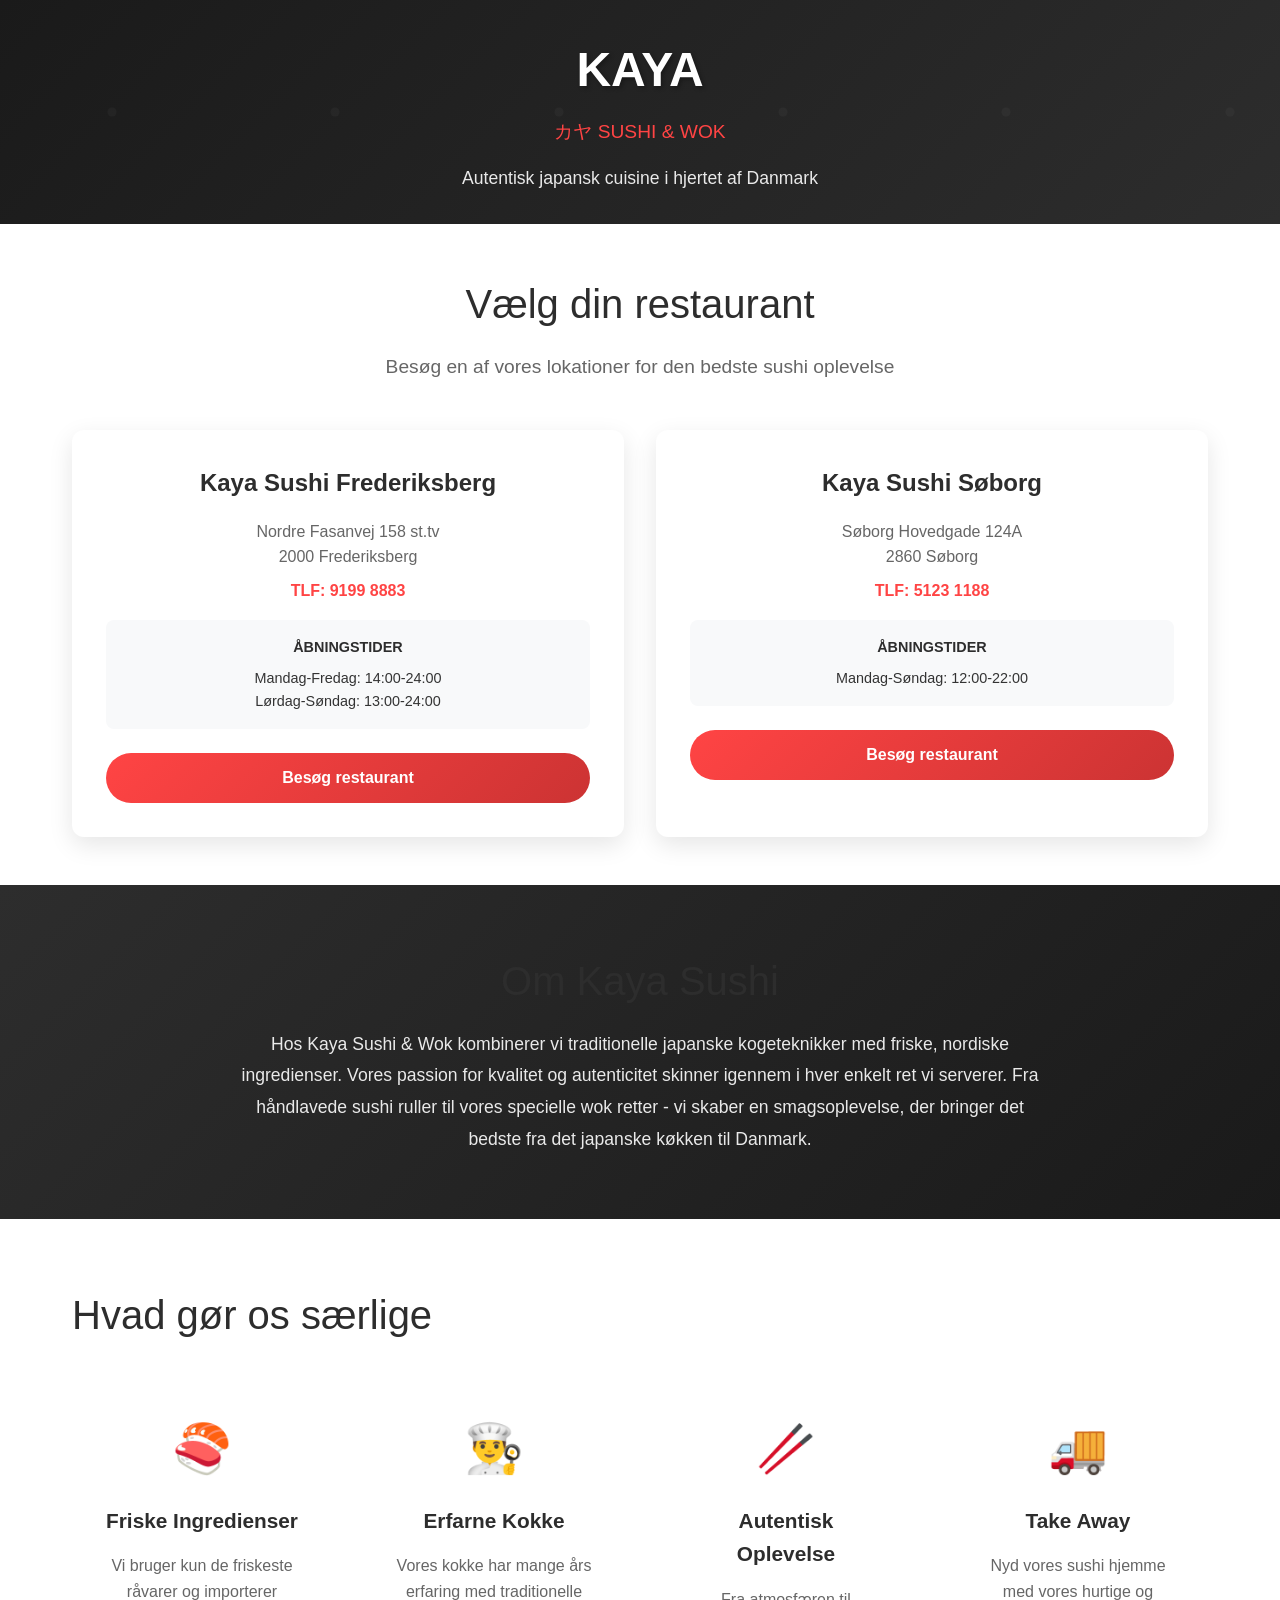
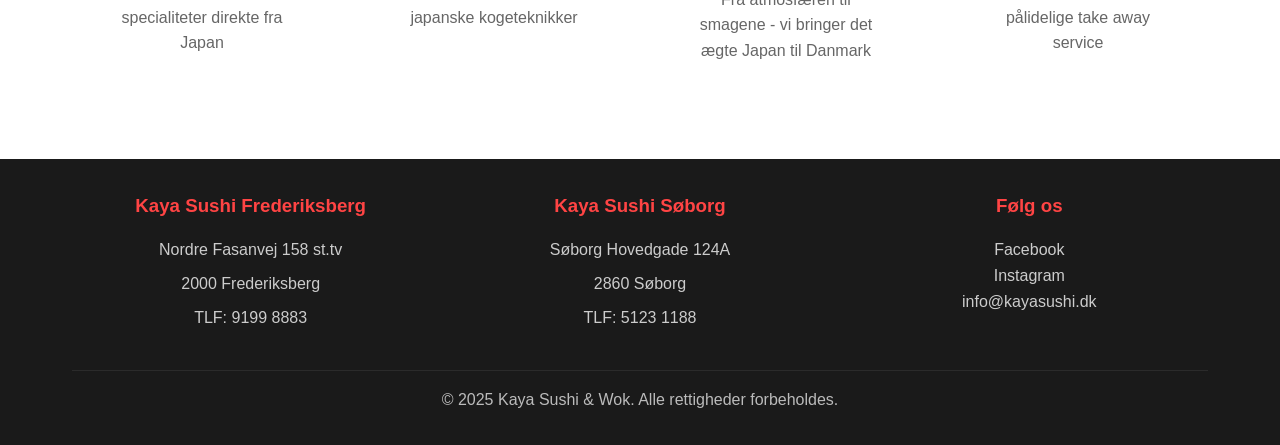
==== index.html @ 2ad20cc7 "Create complete Kaya Sushi website with responsive design and multiple pages Co-authored-by: df05 <d" ====
<!DOCTYPE html>
<html lang="da">
<head>
    <meta charset="UTF-8">
    <meta name="viewport" content="width=device-width, initial-scale=1.0">
    <title>Kaya Sushi & Wok - Autentisk japansk cuisine</title>
    <style>
        * {
            margin: 0;
            padding: 0;
            box-sizing: border-box;
        }

        body {
            font-family: 'Segoe UI', Tahoma, Geneva, Verdana, sans-serif;
            line-height: 1.6;
            color: #333;
            background-color: #f8f9fa;
        }

        .header {
            background: linear-gradient(135deg, #1a1a1a 0%, #2d2d2d 100%);
            color: white;
            padding: 2rem 0;
            text-align: center;
            position: relative;
            overflow: hidden;
        }

        .header::before {
            content: '';
            position: absolute;
            top: 0;
            left: 0;
            right: 0;
            bottom: 0;
            background: url('data:image/svg+xml,<svg xmlns="http://www.w3.org/2000/svg" viewBox="0 0 100 100"><circle cx="50" cy="50" r="2" fill="rgba(255,255,255,0.1)"/></svg>') repeat;
            opacity: 0.3;
        }

        .logo {
            position: relative;
            z-index: 2;
        }

        .logo h1 {
            font-size: 3rem;
            font-weight: bold;
            margin-bottom: 0.5rem;
            text-shadow: 2px 2px 4px rgba(0,0,0,0.3);
        }

        .logo .japanese-text {
            font-size: 1.2rem;
            color: #ff4444;
            margin-bottom: 1rem;
        }

        .tagline {
            font-size: 1.1rem;
            opacity: 0.9;
            position: relative;
            z-index: 2;
        }

        .restaurant-selector {
            background: white;
            padding: 3rem 0;
            text-align: center;
        }

        .container {
            max-width: 1200px;
            margin: 0 auto;
            padding: 0 2rem;
        }

        .section-title {
            font-size: 2.5rem;
            margin-bottom: 1rem;
            color: #2d2d2d;
            font-weight: 300;
        }

        .section-subtitle {
            font-size: 1.2rem;
            color: #666;
            margin-bottom: 3rem;
        }

        .restaurants-grid {
            display: grid;
            grid-template-columns: repeat(auto-fit, minmax(350px, 1fr));
            gap: 2rem;
            margin-top: 2rem;
        }

        .restaurant-card {
            background: white;
            border-radius: 12px;
            padding: 2rem;
            box-shadow: 0 8px 25px rgba(0,0,0,0.1);
            transition: all 0.3s ease;
            border: 2px solid transparent;
            cursor: pointer;
        }

        .restaurant-card:hover {
            transform: translateY(-5px);
            box-shadow: 0 15px 35px rgba(0,0,0,0.15);
            border-color: #ff4444;
        }

        .restaurant-name {
            font-size: 1.5rem;
            font-weight: bold;
            color: #2d2d2d;
            margin-bottom: 1rem;
        }

        .restaurant-address {
            color: #666;
            margin-bottom: 0.5rem;
            font-size: 1rem;
        }

        .restaurant-phone {
            color: #ff4444;
            font-weight: bold;
            margin-bottom: 1rem;
        }

        .restaurant-hours {
            background: #f8f9fa;
            padding: 1rem;
            border-radius: 8px;
            margin-bottom: 1.5rem;
            font-size: 0.9rem;
        }

        .hours-title {
            font-weight: bold;
            margin-bottom: 0.5rem;
            color: #2d2d2d;
        }

        .enter-btn {
            background: linear-gradient(135deg, #ff4444 0%, #cc3333 100%);
            color: white;
            border: none;
            padding: 1rem 2rem;
            border-radius: 25px;
            font-size: 1rem;
            font-weight: bold;
            cursor: pointer;
            transition: all 0.3s ease;
            width: 100%;
        }

        .enter-btn:hover {
            background: linear-gradient(135deg, #cc3333 0%, #aa2222 100%);
            transform: translateY(-2px);
            box-shadow: 0 5px 15px rgba(255,68,68,0.3);
        }

        .about-section {
            background: linear-gradient(135deg, #2d2d2d 0%, #1a1a1a 100%);
            color: white;
            padding: 4rem 0;
            text-align: center;
        }

        .about-content {
            max-width: 800px;
            margin: 0 auto;
        }

        .about-text {
            font-size: 1.1rem;
            line-height: 1.8;
            opacity: 0.9;
        }

        .features {
            background: white;
            padding: 4rem 0;
        }

        .features-grid {
            display: grid;
            grid-template-columns: repeat(auto-fit, minmax(250px, 1fr));
            gap: 2rem;
            margin-top: 2rem;
        }

        .feature-item {
            text-align: center;
            padding: 2rem;
        }

        .feature-icon {
            font-size: 3rem;
            margin-bottom: 1rem;
        }

        .feature-title {
            font-size: 1.3rem;
            font-weight: bold;
            margin-bottom: 1rem;
            color: #2d2d2d;
        }

        .feature-text {
            color: #666;
            line-height: 1.6;
        }

        .footer {
            background: #1a1a1a;
            color: white;
            padding: 2rem 0;
            text-align: center;
        }

        .footer-content {
            display: grid;
            grid-template-columns: repeat(auto-fit, minmax(200px, 1fr));
            gap: 2rem;
            margin-bottom: 2rem;
        }

        .footer-section h3 {
            margin-bottom: 1rem;
            color: #ff4444;
        }

        .footer-section p, .footer-section a {
            color: #ccc;
            text-decoration: none;
            margin-bottom: 0.5rem;
        }

        .footer-section a:hover {
            color: #ff4444;
        }

        .copyright {
            border-top: 1px solid #333;
            padding-top: 1rem;
            opacity: 0.7;
        }

        @media (max-width: 768px) {
            .logo h1 {
                font-size: 2rem;
            }
            
            .section-title {
                font-size: 2rem;
            }
            
            .restaurants-grid {
                grid-template-columns: 1fr;
            }
            
            .container {
                padding: 0 1rem;
            }
        }
    </style>
</head>
<body>
    <header class="header">
        <div class="container">
            <div class="logo">
                <h1>KAYA</h1>
                <div class="japanese-text">カヤ SUSHI & WOK</div>
                <p class="tagline">Autentisk japansk cuisine i hjertet af Danmark</p>
            </div>
        </div>
    </header>

    <section class="restaurant-selector">
        <div class="container">
            <h2 class="section-title">Vælg din restaurant</h2>
            <p class="section-subtitle">Besøg en af vores lokationer for den bedste sushi oplevelse</p>
            
            <div class="restaurants-grid">
                <div class="restaurant-card" onclick="window.location.href='frederiksberg.html'">
                    <h3 class="restaurant-name">Kaya Sushi Frederiksberg</h3>
                    <p class="restaurant-address">Nordre Fasanvej 158 st.tv<br>2000 Frederiksberg</p>
                    <p class="restaurant-phone">TLF: 9199 8883</p>
                    <div class="restaurant-hours">
                        <div class="hours-title">ÅBNINGSTIDER</div>
                        <div>Mandag-Fredag: 14:00-24:00</div>
                        <div>Lørdag-Søndag: 13:00-24:00</div>
                    </div>
                    <button class="enter-btn">Besøg restaurant</button>
                </div>

                <div class="restaurant-card" onclick="window.location.href='soborg.html'">
                    <h3 class="restaurant-name">Kaya Sushi Søborg</h3>
                    <p class="restaurant-address">Søborg Hovedgade 124A<br>2860 Søborg</p>
                    <p class="restaurant-phone">TLF: 5123 1188</p>
                    <div class="restaurant-hours">
                        <div class="hours-title">ÅBNINGSTIDER</div>
                        <div>Mandag-Søndag: 12:00-22:00</div>
                    </div>
                    <button class="enter-btn">Besøg restaurant</button>
                </div>
            </div>
        </div>
    </section>

    <section class="about-section">
        <div class="container">
            <div class="about-content">
                <h2 class="section-title">Om Kaya Sushi</h2>
                <p class="about-text">
                    Hos Kaya Sushi & Wok kombinerer vi traditionelle japanske kogeteknikker med friske, nordiske ingredienser. 
                    Vores passion for kvalitet og autenticitet skinner igennem i hver enkelt ret vi serverer. 
                    Fra håndlavede sushi ruller til vores specielle wok retter - vi skaber en smagsoplevelse, 
                    der bringer det bedste fra det japanske køkken til Danmark.
                </p>
            </div>
        </div>
    </section>

    <section class="features">
        <div class="container">
            <h2 class="section-title">Hvad gør os særlige</h2>
            <div class="features-grid">
                <div class="feature-item">
                    <div class="feature-icon">🍣</div>
                    <h3 class="feature-title">Friske Ingredienser</h3>
                    <p class="feature-text">Vi bruger kun de friskeste råvarer og importerer specialiteter direkte fra Japan</p>
                </div>
                <div class="feature-item">
                    <div class="feature-icon">👨‍🍳</div>
                    <h3 class="feature-title">Erfarne Kokke</h3>
                    <p class="feature-text">Vores kokke har mange års erfaring med traditionelle japanske kogeteknikker</p>
                </div>
                <div class="feature-item">
                    <div class="feature-icon">🥢</div>
                    <h3 class="feature-title">Autentisk Oplevelse</h3>
                    <p class="feature-text">Fra atmosfæren til smagene - vi bringer det ægte Japan til Danmark</p>
                </div>
                <div class="feature-item">
                    <div class="feature-icon">🚚</div>
                    <h3 class="feature-title">Take Away</h3>
                    <p class="feature-text">Nyd vores sushi hjemme med vores hurtige og pålidelige take away service</p>
                </div>
            </div>
        </div>
    </section>

    <footer class="footer">
        <div class="container">
            <div class="footer-content">
                <div class="footer-section">
                    <h3>Kaya Sushi Frederiksberg</h3>
                    <p>Nordre Fasanvej 158 st.tv</p>
                    <p>2000 Frederiksberg</p>
                    <p>TLF: 9199 8883</p>
                </div>
                <div class="footer-section">
                    <h3>Kaya Sushi Søborg</h3>
                    <p>Søborg Hovedgade 124A</p>
                    <p>2860 Søborg</p>
                    <p>TLF: 5123 1188</p>
                </div>
                <div class="footer-section">
                    <h3>Følg os</h3>
                    <a href="#">Facebook</a><br>
                    <a href="#">Instagram</a><br>
                    <a href="mailto:info@kayasushi.dk">info@kayasushi.dk</a>
                </div>
            </div>
            <div class="copyright">
                <p>&copy; 2025 Kaya Sushi & Wok. Alle rettigheder forbeholdes.</p>
            </div>
        </div>
    </footer>
</body>
</html>
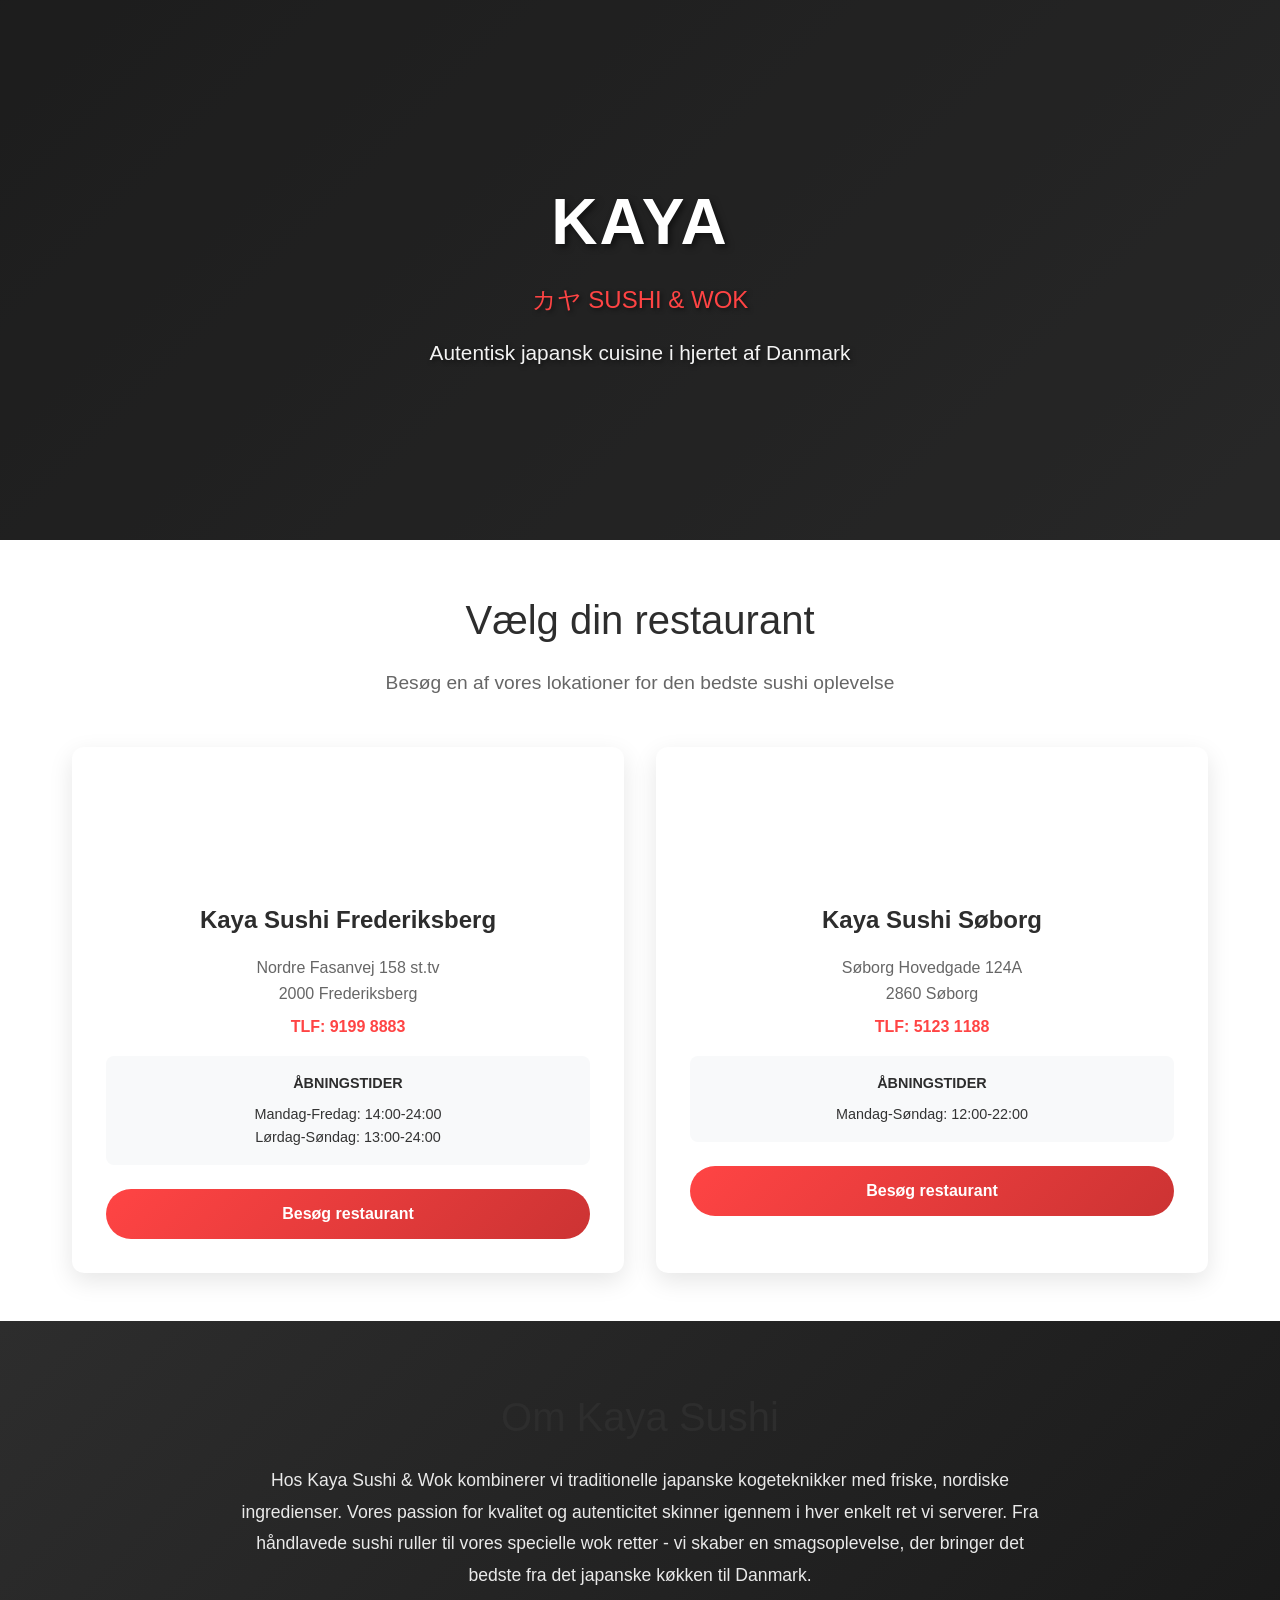
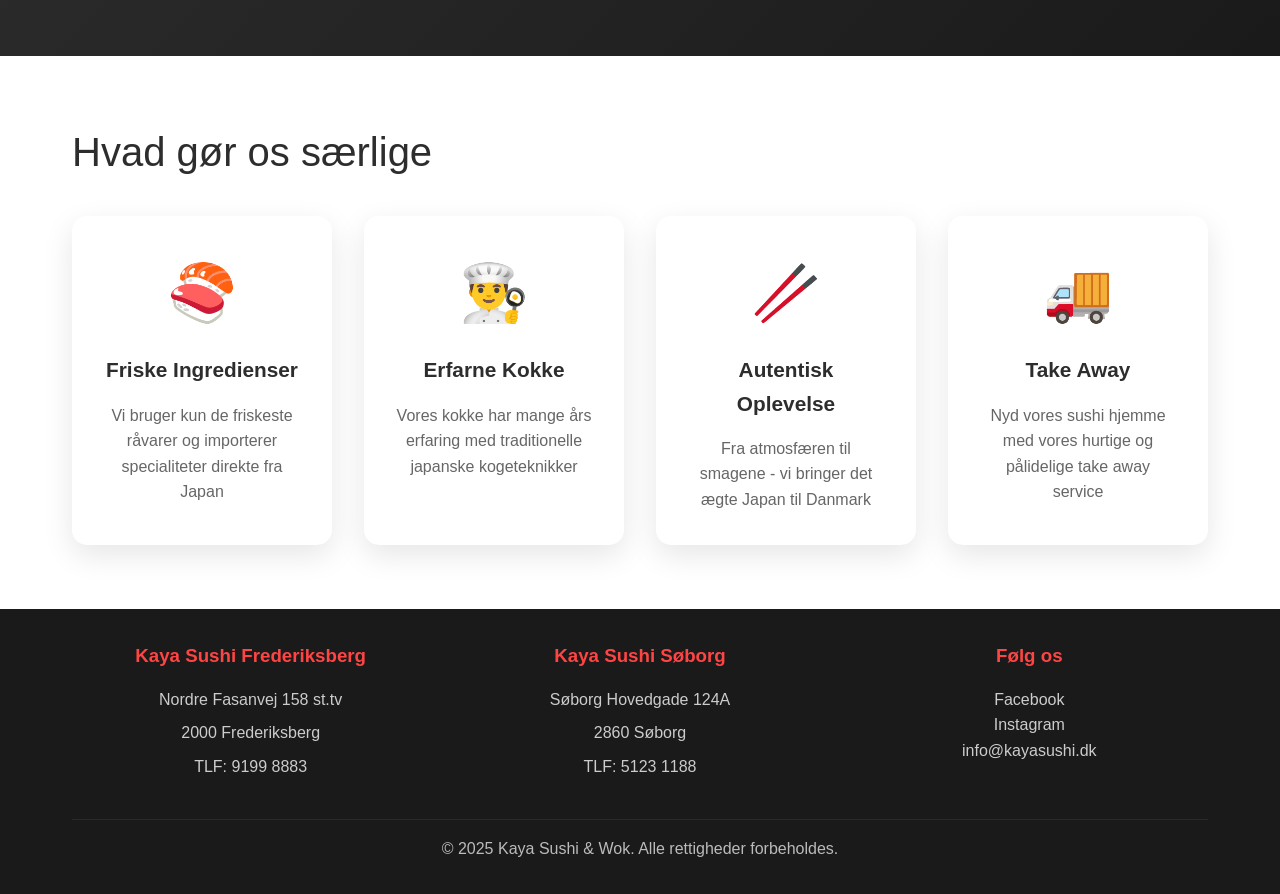
==== commit a20d4ecd: "Enhance UI/UX with modals, animations, and interactive features Co-authored-by: df05 <df05@data-fact" ====
--- a/index.html
+++ b/index.html
@@ -19,12 +19,16 @@
         }
 
         .header {
-            background: linear-gradient(135deg, #1a1a1a 0%, #2d2d2d 100%);
+            background: linear-gradient(135deg, rgba(26,26,26,0.9) 0%, rgba(45,45,45,0.9) 100%),
+                        url('https://images.unsplash.com/photo-1534604973900-c43ab4c2e0ab?w=1920&h=1080&fit=crop&crop=center') center/cover;
             color: white;
-            padding: 2rem 0;
+            padding: 4rem 0;
             text-align: center;
             position: relative;
             overflow: hidden;
+            min-height: 60vh;
+            display: flex;
+            align-items: center;
         }
 
         .header::before {
@@ -34,33 +38,48 @@
             left: 0;
             right: 0;
             bottom: 0;
-            background: url('data:image/svg+xml,<svg xmlns="http://www.w3.org/2000/svg" viewBox="0 0 100 100"><circle cx="50" cy="50" r="2" fill="rgba(255,255,255,0.1)"/></svg>') repeat;
-            opacity: 0.3;
+            background: rgba(0, 0, 0, 0.4);
+            z-index: 1;
         }
 
         .logo {
             position: relative;
             z-index: 2;
+            animation: fadeInUp 1s ease-out;
         }
 
         .logo h1 {
-            font-size: 3rem;
+            font-size: 4rem;
             font-weight: bold;
             margin-bottom: 0.5rem;
-            text-shadow: 2px 2px 4px rgba(0,0,0,0.3);
+            text-shadow: 3px 3px 6px rgba(0,0,0,0.5);
+            letter-spacing: 2px;
         }
 
         .logo .japanese-text {
-            font-size: 1.2rem;
+            font-size: 1.5rem;
             color: #ff4444;
             margin-bottom: 1rem;
+            text-shadow: 2px 2px 4px rgba(0,0,0,0.5);
         }
 
         .tagline {
-            font-size: 1.1rem;
-            opacity: 0.9;
+            font-size: 1.3rem;
+            opacity: 0.95;
             position: relative;
             z-index: 2;
+            text-shadow: 2px 2px 4px rgba(0,0,0,0.5);
+        }
+
+        @keyframes fadeInUp {
+            from {
+                opacity: 0;
+                transform: translateY(30px);
+            }
+            to {
+                opacity: 1;
+                transform: translateY(0);
+            }
         }
 
         .restaurant-selector {
@@ -103,11 +122,38 @@
             transition: all 0.3s ease;
             border: 2px solid transparent;
             cursor: pointer;
+            position: relative;
+            overflow: hidden;
+        }
+
+        .restaurant-card::before {
+            content: '';
+            position: absolute;
+            top: 0;
+            left: 0;
+            right: 0;
+            height: 150px;
+            background: linear-gradient(135deg, 
+                url('https://images.unsplash.com/photo-1611143669185-af224c5e3252?w=400&h=150&fit=crop') center/cover,
+                rgba(255, 68, 68, 0.1));
+            opacity: 0.8;
+            z-index: 1;
+        }
+
+        .restaurant-card:nth-child(2)::before {
+            background: linear-gradient(135deg, 
+                url('https://images.unsplash.com/photo-1579584425555-c3ce17fd4351?w=400&h=150&fit=crop') center/cover,
+                rgba(255, 68, 68, 0.1));
+        }
+
+        .restaurant-card > * {
+            position: relative;
+            z-index: 2;
         }
 
         .restaurant-card:hover {
-            transform: translateY(-5px);
-            box-shadow: 0 15px 35px rgba(0,0,0,0.15);
+            transform: translateY(-8px);
+            box-shadow: 0 20px 40px rgba(0,0,0,0.2);
             border-color: #ff4444;
         }
 
@@ -116,6 +162,7 @@
             font-weight: bold;
             color: #2d2d2d;
             margin-bottom: 1rem;
+            margin-top: 120px;
         }
 
         .restaurant-address {
@@ -196,11 +243,43 @@
         .feature-item {
             text-align: center;
             padding: 2rem;
+            background: white;
+            border-radius: 15px;
+            box-shadow: 0 10px 30px rgba(0,0,0,0.1);
+            transition: all 0.3s ease;
+            position: relative;
+            overflow: hidden;
+        }
+
+        .feature-item::before {
+            content: '';
+            position: absolute;
+            top: 0;
+            left: 0;
+            right: 0;
+            height: 4px;
+            background: linear-gradient(90deg, #ff4444, #cc3333);
+            transform: scaleX(0);
+            transition: transform 0.3s ease;
+        }
+
+        .feature-item:hover::before {
+            transform: scaleX(1);
+        }
+
+        .feature-item:hover {
+            transform: translateY(-10px);
+            box-shadow: 0 20px 40px rgba(0,0,0,0.15);
         }
 
         .feature-icon {
-            font-size: 3rem;
-            margin-bottom: 1rem;
+            font-size: 3.5rem;
+            margin-bottom: 1rem;
+            transition: transform 0.3s ease;
+        }
+
+        .feature-item:hover .feature-icon {
+            transform: scale(1.2) rotate(5deg);
         }
 
         .feature-title {
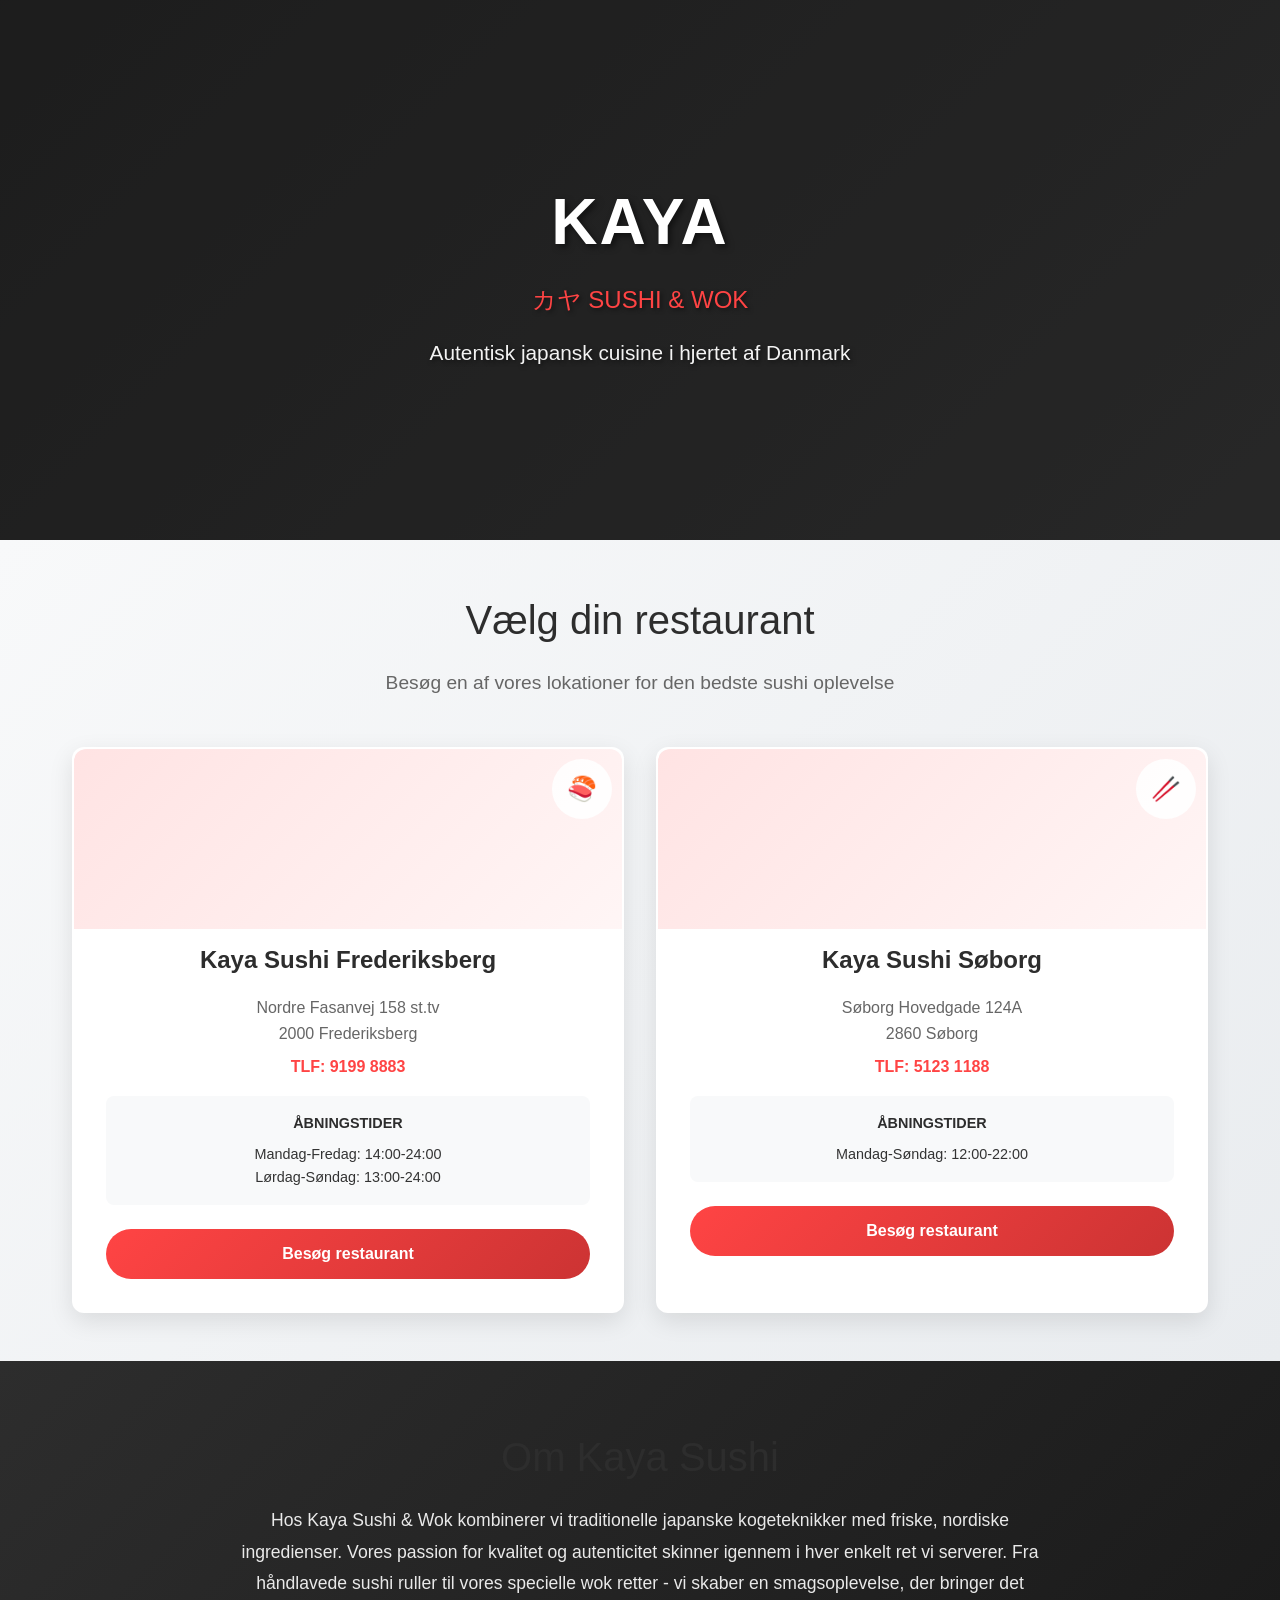
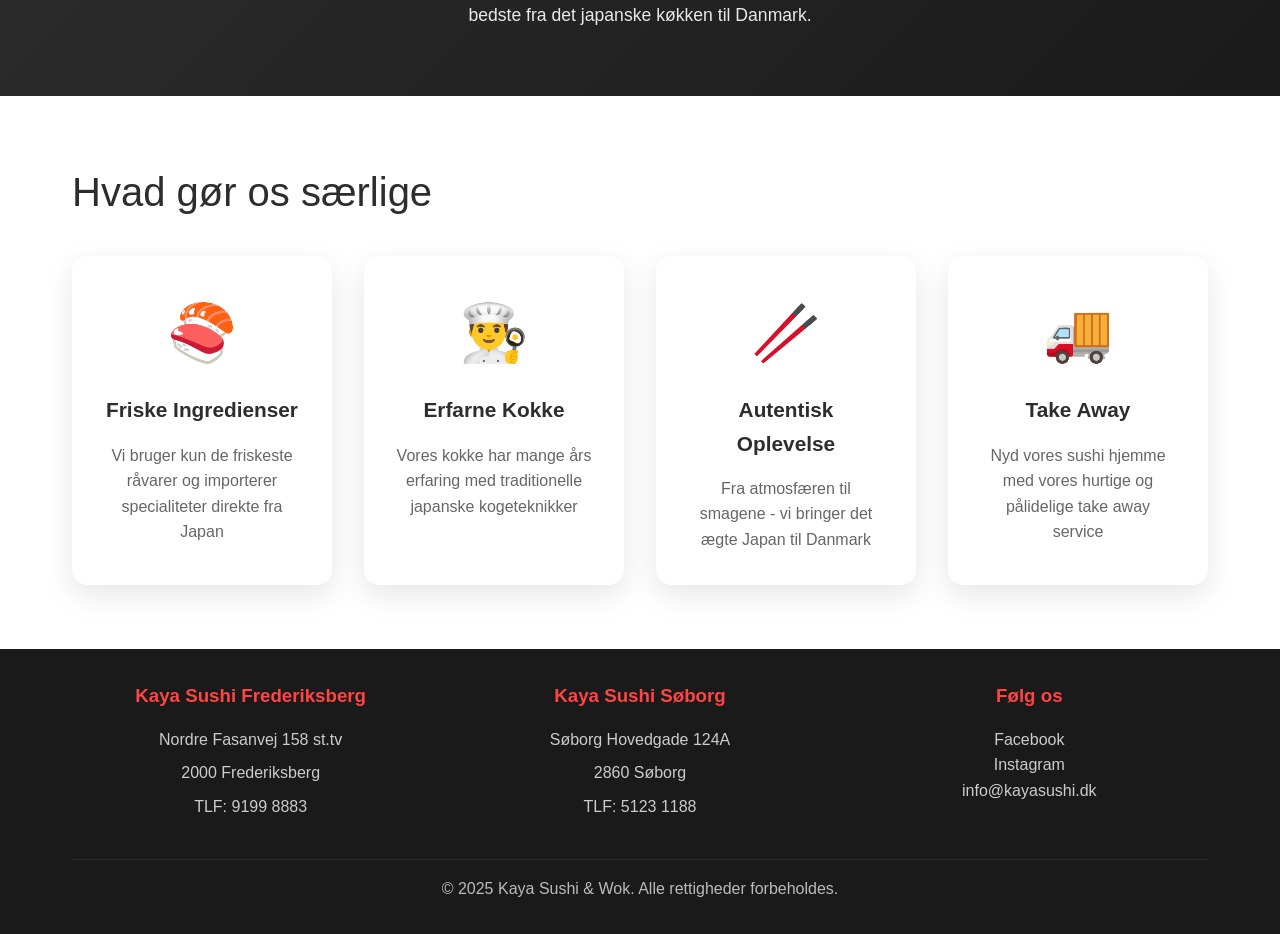
==== commit 440b14fa: "Enhance restaurant pages with SEO, responsive design, and new sections Co-authored-by: df05 <df05@da" ====
--- a/index.html
+++ b/index.html
@@ -2,7 +2,15 @@
 <html lang="da">
 <head>
     <meta charset="UTF-8">
-    <meta name="viewport" content="width=device-width, initial-scale=1.0">
+    <meta name="viewport" content="width=device-width, initial-scale=1.0, user-scalable=yes">
+    <meta name="description" content="Kaya Sushi & Wok - Autentisk japansk cuisine i Danmark. Besøg vores restauranter i Frederiksberg og Søborg for frisk sushi, wok retter og all-you-can-eat buffet.">
+    <meta name="keywords" content="sushi, japansk mad, restaurant, takeaway, all you can eat, Frederiksberg, Søborg, Danmark">
+    <meta name="author" content="Kaya Sushi & Wok">
+    <meta name="robots" content="index, follow">
+    <meta property="og:title" content="Kaya Sushi & Wok - Autentisk japansk cuisine">
+    <meta property="og:description" content="Oplev autentisk japansk cuisine hos Kaya Sushi & Wok. To lokationer i Danmark.">
+    <meta property="og:type" content="website">
+    <meta name="theme-color" content="#ff4444">
     <title>Kaya Sushi & Wok - Autentisk japansk cuisine</title>
     <style>
         * {
@@ -83,9 +91,34 @@
         }
 
         .restaurant-selector {
-            background: white;
+            background: linear-gradient(135deg, #f8f9fa 0%, #e9ecef 100%);
             padding: 3rem 0;
             text-align: center;
+            position: relative;
+            overflow: hidden;
+        }
+
+        .restaurant-selector::before {
+            content: '';
+            position: absolute;
+            top: 0;
+            left: 0;
+            right: 0;
+            bottom: 0;
+            background-image: 
+                url('https://images.unsplash.com/photo-1579584425555-c3ce17fd4351?w=300&h=200&fit=crop&crop=center&q=30'),
+                url('https://images.unsplash.com/photo-1611143669185-af224c5e3252?w=300&h=200&fit=crop&crop=center&q=30'),
+                url('https://images.unsplash.com/photo-1534604973900-c43ab4c2e0ab?w=300&h=200&fit=crop&crop=center&q=30');
+            background-size: 200px 150px, 250px 180px, 220px 160px;
+            background-position: 10% 20%, 80% 70%, 50% 90%;
+            background-repeat: no-repeat;
+            opacity: 0.08;
+            z-index: 1;
+        }
+
+        .restaurant-selector > * {
+            position: relative;
+            z-index: 2;
         }
 
         .container {
@@ -132,18 +165,44 @@
             top: 0;
             left: 0;
             right: 0;
-            height: 150px;
+            height: 180px;
             background: linear-gradient(135deg, 
-                url('https://images.unsplash.com/photo-1611143669185-af224c5e3252?w=400&h=150&fit=crop') center/cover,
-                rgba(255, 68, 68, 0.1));
-            opacity: 0.8;
+                rgba(255, 68, 68, 0.15) 0%,
+                rgba(255, 68, 68, 0.05) 100%),
+                url('https://images.unsplash.com/photo-1611143669185-af224c5e3252?w=500&h=300&fit=crop&crop=center') center/cover;
+            border-radius: 12px 12px 0 0;
             z-index: 1;
         }
 
         .restaurant-card:nth-child(2)::before {
             background: linear-gradient(135deg, 
-                url('https://images.unsplash.com/photo-1579584425555-c3ce17fd4351?w=400&h=150&fit=crop') center/cover,
-                rgba(255, 68, 68, 0.1));
+                rgba(255, 68, 68, 0.15) 0%,
+                rgba(255, 68, 68, 0.05) 100%),
+                url('https://images.unsplash.com/photo-1579584425555-c3ce17fd4351?w=500&h=300&fit=crop&crop=center') center/cover;
+        }
+
+        .restaurant-card::after {
+            content: '';
+            position: absolute;
+            top: 10px;
+            right: 10px;
+            width: 60px;
+            height: 60px;
+            background: rgba(255, 255, 255, 0.9);
+            border-radius: 50%;
+            display: flex;
+            align-items: center;
+            justify-content: center;
+            font-size: 1.5rem;
+            z-index: 3;
+        }
+
+        .restaurant-card:nth-child(1)::after {
+            content: '🍣';
+        }
+
+        .restaurant-card:nth-child(2)::after {
+            content: '🥢';
         }
 
         .restaurant-card > * {
@@ -162,7 +221,8 @@
             font-weight: bold;
             color: #2d2d2d;
             margin-bottom: 1rem;
-            margin-top: 120px;
+            margin-top: 160px;
+            text-shadow: 1px 1px 2px rgba(255,255,255,0.8);
         }
 
         .restaurant-address {
@@ -215,6 +275,30 @@
             color: white;
             padding: 4rem 0;
             text-align: center;
+            position: relative;
+            overflow: hidden;
+        }
+
+        .about-section::before {
+            content: '';
+            position: absolute;
+            top: 0;
+            left: 0;
+            right: 0;
+            bottom: 0;
+            background-image: 
+                url('https://images.unsplash.com/photo-1579584425555-c3ce17fd4351?w=200&h=150&fit=crop&q=20'),
+                url('https://images.unsplash.com/photo-1611143669185-af224c5e3252?w=200&h=150&fit=crop&q=20');
+            background-size: 150px 100px, 120px 80px;
+            background-position: 85% 15%, 15% 85%;
+            background-repeat: no-repeat;
+            opacity: 0.05;
+            z-index: 1;
+        }
+
+        .about-section > * {
+            position: relative;
+            z-index: 2;
         }
 
         .about-content {
@@ -359,6 +443,7 @@
         </div>
     </header>
 
+    <main>
     <section class="restaurant-selector">
         <div class="container">
             <h2 class="section-title">Vælg din restaurant</h2>
@@ -432,6 +517,7 @@
             </div>
         </div>
     </section>
+    </main>
 
     <footer class="footer">
         <div class="container">
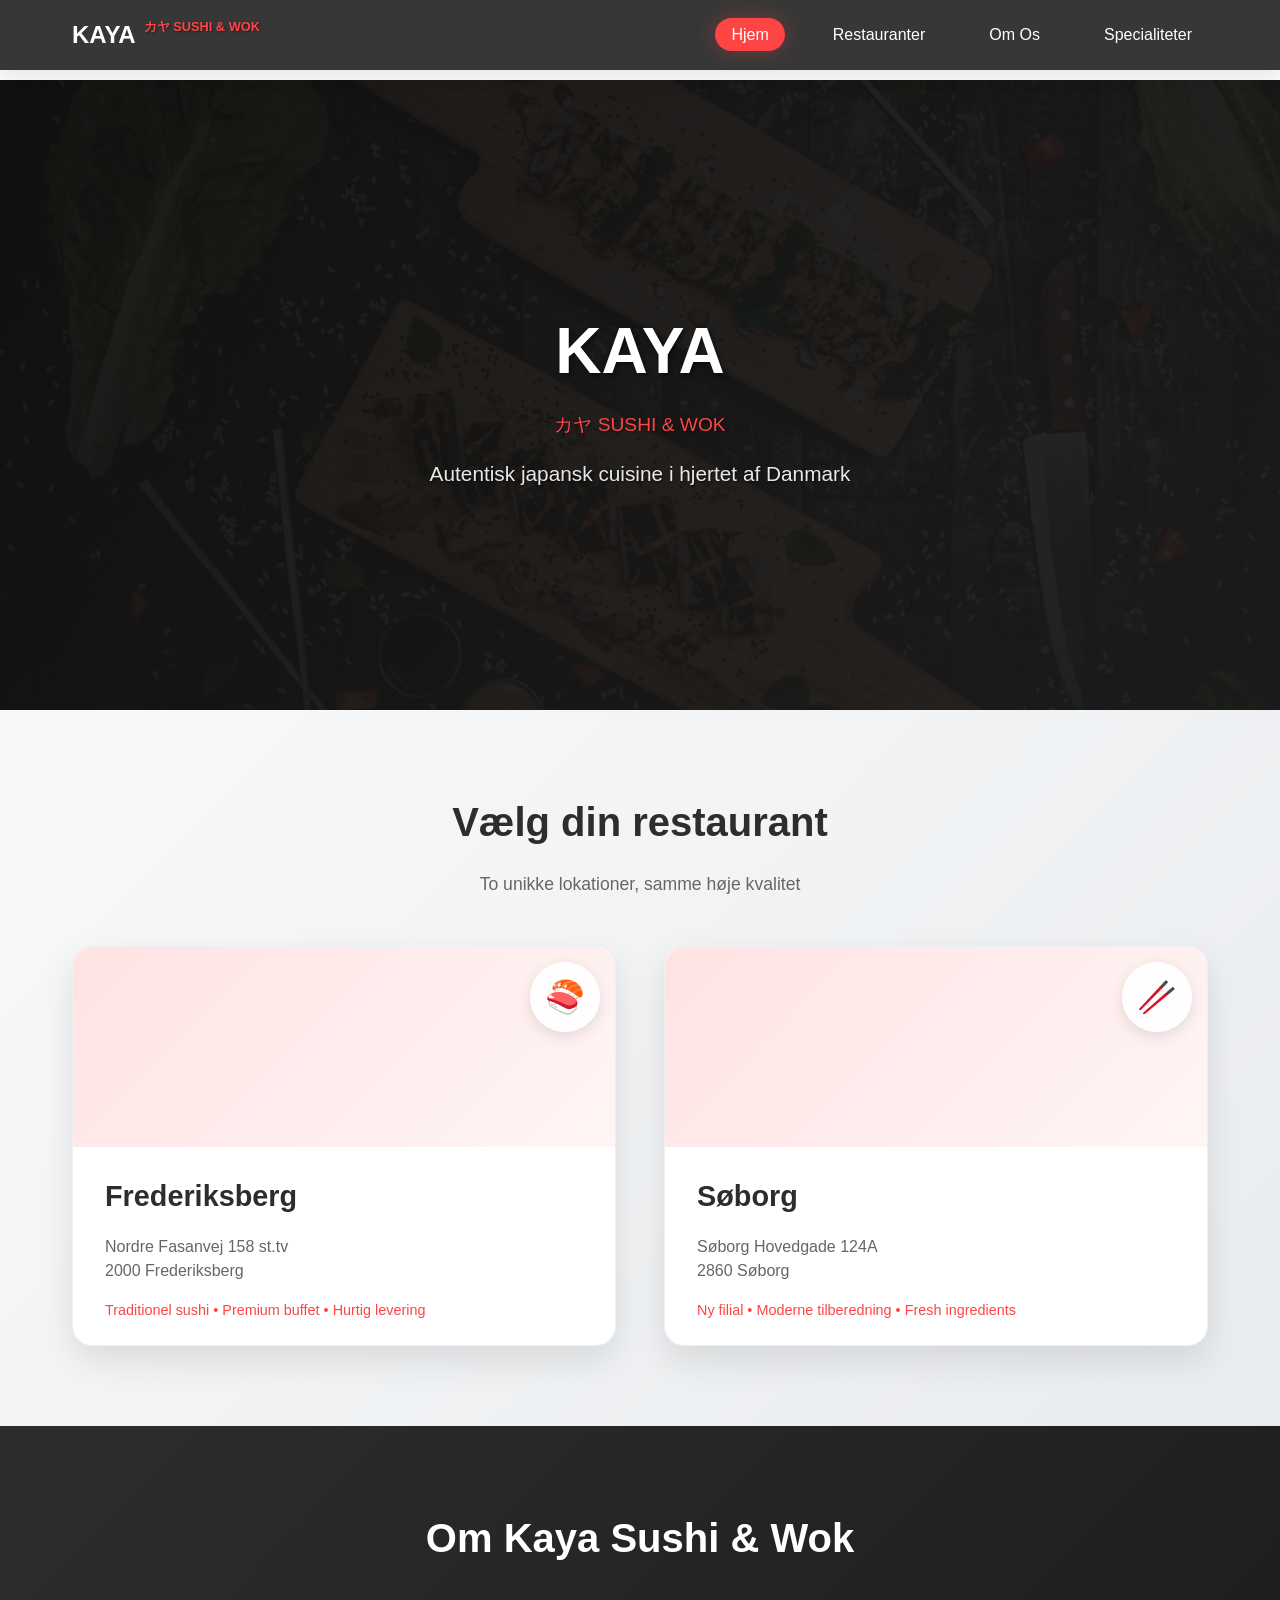
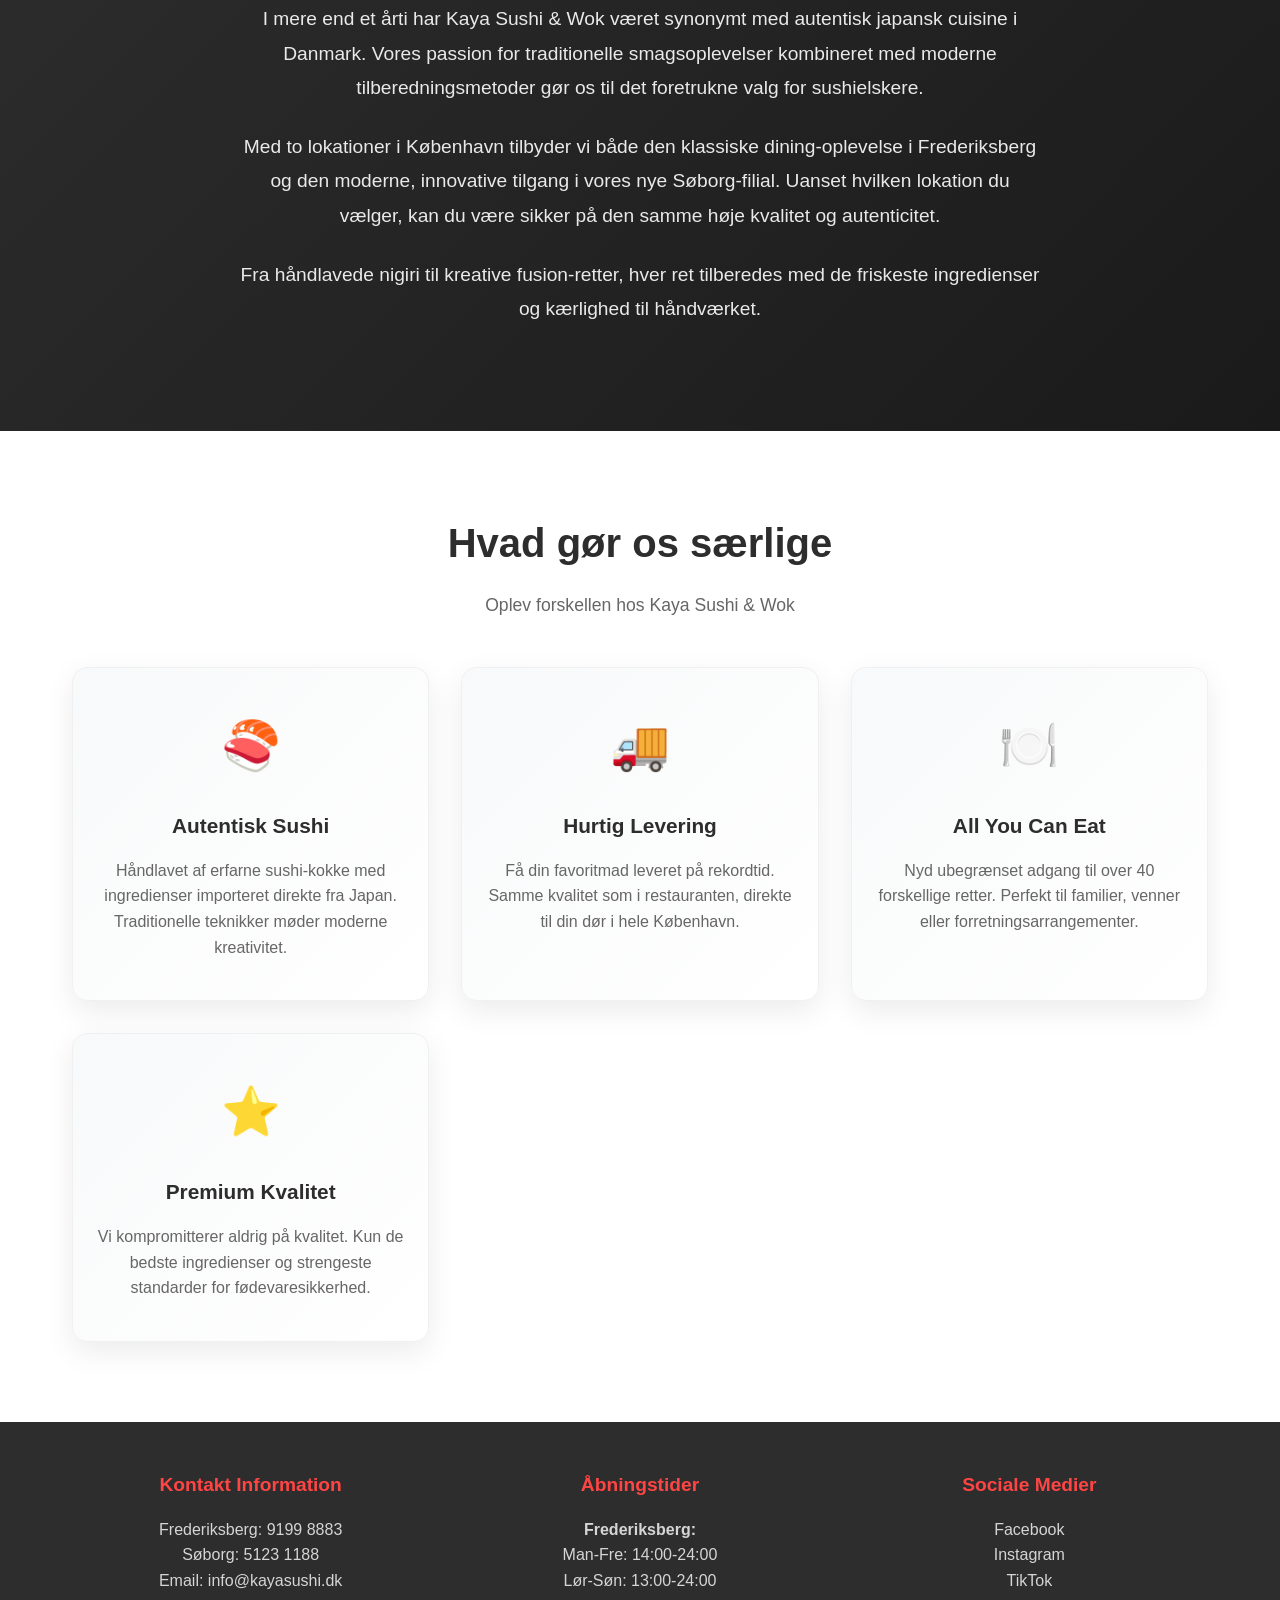
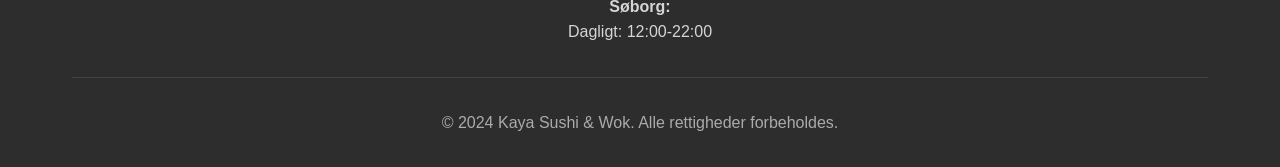
==== commit bbb80966: "Restructure project, update README, and implement modular CSS architecture Co-authored-by: df05 <df0" ====
--- a/index.html
+++ b/index.html
@@ -12,539 +12,168 @@
     <meta property="og:type" content="website">
     <meta name="theme-color" content="#ff4444">
     <title>Kaya Sushi & Wok - Autentisk japansk cuisine</title>
-    <style>
-        * {
-            margin: 0;
-            padding: 0;
-            box-sizing: border-box;
-        }
-
-        body {
-            font-family: 'Segoe UI', Tahoma, Geneva, Verdana, sans-serif;
-            line-height: 1.6;
-            color: #333;
-            background-color: #f8f9fa;
-        }
-
-        .header {
-            background: linear-gradient(135deg, rgba(26,26,26,0.9) 0%, rgba(45,45,45,0.9) 100%),
-                        url('https://images.unsplash.com/photo-1534604973900-c43ab4c2e0ab?w=1920&h=1080&fit=crop&crop=center') center/cover;
-            color: white;
-            padding: 4rem 0;
-            text-align: center;
-            position: relative;
-            overflow: hidden;
-            min-height: 60vh;
-            display: flex;
-            align-items: center;
-        }
-
-        .header::before {
-            content: '';
-            position: absolute;
-            top: 0;
-            left: 0;
-            right: 0;
-            bottom: 0;
-            background: rgba(0, 0, 0, 0.4);
-            z-index: 1;
-        }
-
-        .logo {
-            position: relative;
-            z-index: 2;
-            animation: fadeInUp 1s ease-out;
-        }
-
-        .logo h1 {
-            font-size: 4rem;
-            font-weight: bold;
-            margin-bottom: 0.5rem;
-            text-shadow: 3px 3px 6px rgba(0,0,0,0.5);
-            letter-spacing: 2px;
-        }
-
-        .logo .japanese-text {
-            font-size: 1.5rem;
-            color: #ff4444;
-            margin-bottom: 1rem;
-            text-shadow: 2px 2px 4px rgba(0,0,0,0.5);
-        }
-
-        .tagline {
-            font-size: 1.3rem;
-            opacity: 0.95;
-            position: relative;
-            z-index: 2;
-            text-shadow: 2px 2px 4px rgba(0,0,0,0.5);
-        }
-
-        @keyframes fadeInUp {
-            from {
-                opacity: 0;
-                transform: translateY(30px);
-            }
-            to {
-                opacity: 1;
-                transform: translateY(0);
-            }
-        }
-
-        .restaurant-selector {
-            background: linear-gradient(135deg, #f8f9fa 0%, #e9ecef 100%);
-            padding: 3rem 0;
-            text-align: center;
-            position: relative;
-            overflow: hidden;
-        }
-
-        .restaurant-selector::before {
-            content: '';
-            position: absolute;
-            top: 0;
-            left: 0;
-            right: 0;
-            bottom: 0;
-            background-image: 
-                url('https://images.unsplash.com/photo-1579584425555-c3ce17fd4351?w=300&h=200&fit=crop&crop=center&q=30'),
-                url('https://images.unsplash.com/photo-1611143669185-af224c5e3252?w=300&h=200&fit=crop&crop=center&q=30'),
-                url('https://images.unsplash.com/photo-1534604973900-c43ab4c2e0ab?w=300&h=200&fit=crop&crop=center&q=30');
-            background-size: 200px 150px, 250px 180px, 220px 160px;
-            background-position: 10% 20%, 80% 70%, 50% 90%;
-            background-repeat: no-repeat;
-            opacity: 0.08;
-            z-index: 1;
-        }
-
-        .restaurant-selector > * {
-            position: relative;
-            z-index: 2;
-        }
-
-        .container {
-            max-width: 1200px;
-            margin: 0 auto;
-            padding: 0 2rem;
-        }
-
-        .section-title {
-            font-size: 2.5rem;
-            margin-bottom: 1rem;
-            color: #2d2d2d;
-            font-weight: 300;
-        }
-
-        .section-subtitle {
-            font-size: 1.2rem;
-            color: #666;
-            margin-bottom: 3rem;
-        }
-
-        .restaurants-grid {
-            display: grid;
-            grid-template-columns: repeat(auto-fit, minmax(350px, 1fr));
-            gap: 2rem;
-            margin-top: 2rem;
-        }
-
-        .restaurant-card {
-            background: white;
-            border-radius: 12px;
-            padding: 2rem;
-            box-shadow: 0 8px 25px rgba(0,0,0,0.1);
-            transition: all 0.3s ease;
-            border: 2px solid transparent;
-            cursor: pointer;
-            position: relative;
-            overflow: hidden;
-        }
-
-        .restaurant-card::before {
-            content: '';
-            position: absolute;
-            top: 0;
-            left: 0;
-            right: 0;
-            height: 180px;
-            background: linear-gradient(135deg, 
-                rgba(255, 68, 68, 0.15) 0%,
-                rgba(255, 68, 68, 0.05) 100%),
-                url('https://images.unsplash.com/photo-1611143669185-af224c5e3252?w=500&h=300&fit=crop&crop=center') center/cover;
-            border-radius: 12px 12px 0 0;
-            z-index: 1;
-        }
-
-        .restaurant-card:nth-child(2)::before {
-            background: linear-gradient(135deg, 
-                rgba(255, 68, 68, 0.15) 0%,
-                rgba(255, 68, 68, 0.05) 100%),
-                url('https://images.unsplash.com/photo-1579584425555-c3ce17fd4351?w=500&h=300&fit=crop&crop=center') center/cover;
-        }
-
-        .restaurant-card::after {
-            content: '';
-            position: absolute;
-            top: 10px;
-            right: 10px;
-            width: 60px;
-            height: 60px;
-            background: rgba(255, 255, 255, 0.9);
-            border-radius: 50%;
-            display: flex;
-            align-items: center;
-            justify-content: center;
-            font-size: 1.5rem;
-            z-index: 3;
-        }
-
-        .restaurant-card:nth-child(1)::after {
-            content: '🍣';
-        }
-
-        .restaurant-card:nth-child(2)::after {
-            content: '🥢';
-        }
-
-        .restaurant-card > * {
-            position: relative;
-            z-index: 2;
-        }
-
-        .restaurant-card:hover {
-            transform: translateY(-8px);
-            box-shadow: 0 20px 40px rgba(0,0,0,0.2);
-            border-color: #ff4444;
-        }
-
-        .restaurant-name {
-            font-size: 1.5rem;
-            font-weight: bold;
-            color: #2d2d2d;
-            margin-bottom: 1rem;
-            margin-top: 160px;
-            text-shadow: 1px 1px 2px rgba(255,255,255,0.8);
-        }
-
-        .restaurant-address {
-            color: #666;
-            margin-bottom: 0.5rem;
-            font-size: 1rem;
-        }
-
-        .restaurant-phone {
-            color: #ff4444;
-            font-weight: bold;
-            margin-bottom: 1rem;
-        }
-
-        .restaurant-hours {
-            background: #f8f9fa;
-            padding: 1rem;
-            border-radius: 8px;
-            margin-bottom: 1.5rem;
-            font-size: 0.9rem;
-        }
-
-        .hours-title {
-            font-weight: bold;
-            margin-bottom: 0.5rem;
-            color: #2d2d2d;
-        }
-
-        .enter-btn {
-            background: linear-gradient(135deg, #ff4444 0%, #cc3333 100%);
-            color: white;
-            border: none;
-            padding: 1rem 2rem;
-            border-radius: 25px;
-            font-size: 1rem;
-            font-weight: bold;
-            cursor: pointer;
-            transition: all 0.3s ease;
-            width: 100%;
-        }
-
-        .enter-btn:hover {
-            background: linear-gradient(135deg, #cc3333 0%, #aa2222 100%);
-            transform: translateY(-2px);
-            box-shadow: 0 5px 15px rgba(255,68,68,0.3);
-        }
-
-        .about-section {
-            background: linear-gradient(135deg, #2d2d2d 0%, #1a1a1a 100%);
-            color: white;
-            padding: 4rem 0;
-            text-align: center;
-            position: relative;
-            overflow: hidden;
-        }
-
-        .about-section::before {
-            content: '';
-            position: absolute;
-            top: 0;
-            left: 0;
-            right: 0;
-            bottom: 0;
-            background-image: 
-                url('https://images.unsplash.com/photo-1579584425555-c3ce17fd4351?w=200&h=150&fit=crop&q=20'),
-                url('https://images.unsplash.com/photo-1611143669185-af224c5e3252?w=200&h=150&fit=crop&q=20');
-            background-size: 150px 100px, 120px 80px;
-            background-position: 85% 15%, 15% 85%;
-            background-repeat: no-repeat;
-            opacity: 0.05;
-            z-index: 1;
-        }
-
-        .about-section > * {
-            position: relative;
-            z-index: 2;
-        }
-
-        .about-content {
-            max-width: 800px;
-            margin: 0 auto;
-        }
-
-        .about-text {
-            font-size: 1.1rem;
-            line-height: 1.8;
-            opacity: 0.9;
-        }
-
-        .features {
-            background: white;
-            padding: 4rem 0;
-        }
-
-        .features-grid {
-            display: grid;
-            grid-template-columns: repeat(auto-fit, minmax(250px, 1fr));
-            gap: 2rem;
-            margin-top: 2rem;
-        }
-
-        .feature-item {
-            text-align: center;
-            padding: 2rem;
-            background: white;
-            border-radius: 15px;
-            box-shadow: 0 10px 30px rgba(0,0,0,0.1);
-            transition: all 0.3s ease;
-            position: relative;
-            overflow: hidden;
-        }
-
-        .feature-item::before {
-            content: '';
-            position: absolute;
-            top: 0;
-            left: 0;
-            right: 0;
-            height: 4px;
-            background: linear-gradient(90deg, #ff4444, #cc3333);
-            transform: scaleX(0);
-            transition: transform 0.3s ease;
-        }
-
-        .feature-item:hover::before {
-            transform: scaleX(1);
-        }
-
-        .feature-item:hover {
-            transform: translateY(-10px);
-            box-shadow: 0 20px 40px rgba(0,0,0,0.15);
-        }
-
-        .feature-icon {
-            font-size: 3.5rem;
-            margin-bottom: 1rem;
-            transition: transform 0.3s ease;
-        }
-
-        .feature-item:hover .feature-icon {
-            transform: scale(1.2) rotate(5deg);
-        }
-
-        .feature-title {
-            font-size: 1.3rem;
-            font-weight: bold;
-            margin-bottom: 1rem;
-            color: #2d2d2d;
-        }
-
-        .feature-text {
-            color: #666;
-            line-height: 1.6;
-        }
-
-        .footer {
-            background: #1a1a1a;
-            color: white;
-            padding: 2rem 0;
-            text-align: center;
-        }
-
-        .footer-content {
-            display: grid;
-            grid-template-columns: repeat(auto-fit, minmax(200px, 1fr));
-            gap: 2rem;
-            margin-bottom: 2rem;
-        }
-
-        .footer-section h3 {
-            margin-bottom: 1rem;
-            color: #ff4444;
-        }
-
-        .footer-section p, .footer-section a {
-            color: #ccc;
-            text-decoration: none;
-            margin-bottom: 0.5rem;
-        }
-
-        .footer-section a:hover {
-            color: #ff4444;
-        }
-
-        .copyright {
-            border-top: 1px solid #333;
-            padding-top: 1rem;
-            opacity: 0.7;
-        }
-
-        @media (max-width: 768px) {
-            .logo h1 {
-                font-size: 2rem;
-            }
-            
-            .section-title {
-                font-size: 2rem;
-            }
-            
-            .restaurants-grid {
-                grid-template-columns: 1fr;
-            }
-            
-            .container {
-                padding: 0 1rem;
-            }
-        }
-    </style>
+    
+    <!-- CSS Files -->
+    <link rel="stylesheet" href="assets/css/common.css">
+    <link rel="stylesheet" href="assets/css/home.css">
 </head>
 <body>
+    <!-- 导航栏 -->
     <header class="header">
         <div class="container">
-            <div class="logo">
-                <h1>KAYA</h1>
-                <div class="japanese-text">カヤ SUSHI & WOK</div>
-                <p class="tagline">Autentisk japansk cuisine i hjertet af Danmark</p>
+            <div class="header-content">
+                <a href="#" class="logo">
+                    <div>KAYA</div>
+                    <div class="japanese-text">カヤ SUSHI & WOK</div>
+                </a>
+                
+                <!-- 桌面端导航 -->
+                <nav>
+                    <ul class="nav-menu">
+                        <li><a href="#home" class="active">Hjem</a></li>
+                        <li><a href="#restaurants">Restauranter</a></li>
+                        <li><a href="#about">Om Os</a></li>
+                        <li><a href="#features">Specialiteter</a></li>
+                    </ul>
+                </nav>
+                
+                <!-- 移动端菜单按钮 -->
+                <button class="mobile-menu-btn">☰</button>
+                
+                <!-- 移动端导航 -->
+                <nav class="mobile-nav">
+                    <ul class="mobile-nav-menu">
+                        <li><a href="#home" class="active">Hjem</a></li>
+                        <li><a href="#restaurants">Restauranter</a></li>
+                        <li><a href="#about">Om Os</a></li>
+                        <li><a href="#features">Specialiteter</a></li>
+                    </ul>
+                </nav>
             </div>
         </div>
     </header>
 
-    <main>
-    <section class="restaurant-selector">
-        <div class="container">
-            <h2 class="section-title">Vælg din restaurant</h2>
-            <p class="section-subtitle">Besøg en af vores lokationer for den bedste sushi oplevelse</p>
-            
-            <div class="restaurants-grid">
-                <div class="restaurant-card" onclick="window.location.href='frederiksberg.html'">
-                    <h3 class="restaurant-name">Kaya Sushi Frederiksberg</h3>
-                    <p class="restaurant-address">Nordre Fasanvej 158 st.tv<br>2000 Frederiksberg</p>
-                    <p class="restaurant-phone">TLF: 9199 8883</p>
-                    <div class="restaurant-hours">
-                        <div class="hours-title">ÅBNINGSTIDER</div>
-                        <div>Mandag-Fredag: 14:00-24:00</div>
-                        <div>Lørdag-Søndag: 13:00-24:00</div>
-                    </div>
-                    <button class="enter-btn">Besøg restaurant</button>
-                </div>
-
-                <div class="restaurant-card" onclick="window.location.href='soborg.html'">
-                    <h3 class="restaurant-name">Kaya Sushi Søborg</h3>
-                    <p class="restaurant-address">Søborg Hovedgade 124A<br>2860 Søborg</p>
-                    <p class="restaurant-phone">TLF: 5123 1188</p>
-                    <div class="restaurant-hours">
-                        <div class="hours-title">ÅBNINGSTIDER</div>
-                        <div>Mandag-Søndag: 12:00-22:00</div>
-                    </div>
-                    <button class="enter-btn">Besøg restaurant</button>
+    <!-- 主要内容 -->
+    <main class="main-content">
+        <!-- Hero区域 -->
+        <section id="home" class="hero-header">
+            <div class="container">
+                <div class="hero-content">
+                    <h1 class="main-logo">KAYA</h1>
+                    <div class="japanese-text">カヤ SUSHI & WOK</div>
+                    <p class="tagline">Autentisk japansk cuisine i hjertet af Danmark</p>
                 </div>
             </div>
-        </div>
-    </section>
+        </section>
 
-    <section class="about-section">
-        <div class="container">
-            <div class="about-content">
-                <h2 class="section-title">Om Kaya Sushi</h2>
-                <p class="about-text">
-                    Hos Kaya Sushi & Wok kombinerer vi traditionelle japanske kogeteknikker med friske, nordiske ingredienser. 
-                    Vores passion for kvalitet og autenticitet skinner igennem i hver enkelt ret vi serverer. 
-                    Fra håndlavede sushi ruller til vores specielle wok retter - vi skaber en smagsoplevelse, 
-                    der bringer det bedste fra det japanske køkken til Danmark.
-                </p>
-            </div>
-        </div>
-    </section>
-
-    <section class="features">
-        <div class="container">
-            <h2 class="section-title">Hvad gør os særlige</h2>
-            <div class="features-grid">
-                <div class="feature-item">
-                    <div class="feature-icon">🍣</div>
-                    <h3 class="feature-title">Friske Ingredienser</h3>
-                    <p class="feature-text">Vi bruger kun de friskeste råvarer og importerer specialiteter direkte fra Japan</p>
-                </div>
-                <div class="feature-item">
-                    <div class="feature-icon">👨‍🍳</div>
-                    <h3 class="feature-title">Erfarne Kokke</h3>
-                    <p class="feature-text">Vores kokke har mange års erfaring med traditionelle japanske kogeteknikker</p>
-                </div>
-                <div class="feature-item">
-                    <div class="feature-icon">🥢</div>
-                    <h3 class="feature-title">Autentisk Oplevelse</h3>
-                    <p class="feature-text">Fra atmosfæren til smagene - vi bringer det ægte Japan til Danmark</p>
-                </div>
-                <div class="feature-item">
-                    <div class="feature-icon">🚚</div>
-                    <h3 class="feature-title">Take Away</h3>
-                    <p class="feature-text">Nyd vores sushi hjemme med vores hurtige og pålidelige take away service</p>
+        <!-- 餐厅选择区域 -->
+        <section id="restaurants" class="restaurant-selector">
+            <div class="container">
+                <h2 class="section-title">Vælg din restaurant</h2>
+                <p class="section-subtitle">To unikke lokationer, samme høje kvalitet</p>
+                
+                <div class="restaurants-grid">
+                    <div class="restaurant-card" onclick="window.location.href='pages/frederiksberg/index.html'">
+                        <div class="restaurant-content">
+                            <h3 class="restaurant-name">Frederiksberg</h3>
+                            <p class="restaurant-address">Nordre Fasanvej 158 st.tv<br>2000 Frederiksberg</p>
+                            <p class="restaurant-specialties">Traditionel sushi • Premium buffet • Hurtig levering</p>
+                        </div>
+                    </div>
+                    
+                    <div class="restaurant-card" onclick="window.location.href='pages/soborg/index.html'">
+                        <div class="restaurant-content">
+                            <h3 class="restaurant-name">Søborg</h3>
+                            <p class="restaurant-address">Søborg Hovedgade 124A<br>2860 Søborg</p>
+                            <p class="restaurant-specialties">Ny filial • Moderne tilberedning • Fresh ingredients</p>
+                        </div>
+                    </div>
                 </div>
             </div>
-        </div>
-    </section>
+        </section>
+
+        <!-- 关于我们 -->
+        <section id="about" class="about-section">
+            <div class="container">
+                <div class="about-content">
+                    <h2>Om Kaya Sushi & Wok</h2>
+                    <p>I mere end et årti har Kaya Sushi & Wok været synonymt med autentisk japansk cuisine i Danmark. Vores passion for traditionelle smagsoplevelser kombineret med moderne tilberedningsmetoder gør os til det foretrukne valg for sushielskere.</p>
+                    <p>Med to lokationer i København tilbyder vi både den klassiske dining-oplevelse i Frederiksberg og den moderne, innovative tilgang i vores nye Søborg-filial. Uanset hvilken lokation du vælger, kan du være sikker på den samme høje kvalitet og autenticitet.</p>
+                    <p>Fra håndlavede nigiri til kreative fusion-retter, hver ret tilberedes med de friskeste ingredienser og kærlighed til håndværket.</p>
+                </div>
+            </div>
+        </section>
+
+        <!-- 特色功能 -->
+        <section id="features" class="features-section">
+            <div class="container">
+                <h2 class="section-title">Hvad gør os særlige</h2>
+                <p class="section-subtitle">Oplev forskellen hos Kaya Sushi & Wok</p>
+                
+                <div class="features-grid">
+                    <div class="feature-item">
+                        <span class="feature-icon">🍣</span>
+                        <h3>Autentisk Sushi</h3>
+                        <p>Håndlavet af erfarne sushi-kokke med ingredienser importeret direkte fra Japan. Traditionelle teknikker møder moderne kreativitet.</p>
+                    </div>
+                    
+                    <div class="feature-item">
+                        <span class="feature-icon">🚚</span>
+                        <h3>Hurtig Levering</h3>
+                        <p>Få din favoritmad leveret på rekordtid. Samme kvalitet som i restauranten, direkte til din dør i hele København.</p>
+                    </div>
+                    
+                    <div class="feature-item">
+                        <span class="feature-icon">🍽️</span>
+                        <h3>All You Can Eat</h3>
+                        <p>Nyd ubegrænset adgang til over 40 forskellige retter. Perfekt til familier, venner eller forretningsarrangementer.</p>
+                    </div>
+                    
+                    <div class="feature-item">
+                        <span class="feature-icon">⭐</span>
+                        <h3>Premium Kvalitet</h3>
+                        <p>Vi kompromitterer aldrig på kvalitet. Kun de bedste ingredienser og strengeste standarder for fødevaresikkerhed.</p>
+                    </div>
+                </div>
+            </div>
+        </section>
     </main>
 
+    <!-- 页脚 -->
     <footer class="footer">
         <div class="container">
             <div class="footer-content">
                 <div class="footer-section">
-                    <h3>Kaya Sushi Frederiksberg</h3>
-                    <p>Nordre Fasanvej 158 st.tv</p>
-                    <p>2000 Frederiksberg</p>
-                    <p>TLF: 9199 8883</p>
+                    <h3>Kontakt Information</h3>
+                    <p>Frederiksberg: 9199 8883</p>
+                    <p>Søborg: 5123 1188</p>
+                    <p>Email: info@kayasushi.dk</p>
                 </div>
+                
                 <div class="footer-section">
-                    <h3>Kaya Sushi Søborg</h3>
-                    <p>Søborg Hovedgade 124A</p>
-                    <p>2860 Søborg</p>
-                    <p>TLF: 5123 1188</p>
+                    <h3>Åbningstider</h3>
+                    <p><strong>Frederiksberg:</strong></p>
+                    <p>Man-Fre: 14:00-24:00</p>
+                    <p>Lør-Søn: 13:00-24:00</p>
+                    <p><strong>Søborg:</strong></p>
+                    <p>Dagligt: 12:00-22:00</p>
                 </div>
+                
                 <div class="footer-section">
-                    <h3>Følg os</h3>
+                    <h3>Sociale Medier</h3>
                     <a href="#">Facebook</a><br>
                     <a href="#">Instagram</a><br>
-                    <a href="mailto:info@kayasushi.dk">info@kayasushi.dk</a>
+                    <a href="#">TikTok</a>
                 </div>
             </div>
-            <div class="copyright">
-                <p>&copy; 2025 Kaya Sushi & Wok. Alle rettigheder forbeholdes.</p>
+            
+            <div class="footer-bottom">
+                <p>&copy; 2024 Kaya Sushi & Wok. Alle rettigheder forbeholdes.</p>
             </div>
         </div>
     </footer>
+
+    <!-- JavaScript Files -->
+    <script src="assets/js/common.js"></script>
 </body>
 </html>
--- a/assets/css/common.css
+++ b/assets/css/common.css
@@ -0,0 +1,334 @@
+/* 基础样式 */
+* {
+    margin: 0;
+    padding: 0;
+    box-sizing: border-box;
+}
+
+html {
+    scroll-behavior: smooth;
+}
+
+body {
+    font-family: 'Segoe UI', 'Helvetica Neue', Arial, sans-serif;
+    line-height: 1.6;
+    color: #333;
+    background-color: #f8f9fa;
+}
+
+.container {
+    max-width: 1200px;
+    margin: 0 auto;
+    padding: 0 2rem;
+}
+
+/* 导航栏样式 */
+.header {
+    background: rgba(45, 45, 45, 0.95);
+    backdrop-filter: blur(10px);
+    position: fixed;
+    top: 0;
+    left: 0;
+    right: 0;
+    z-index: 1000;
+    transition: all 0.3s ease;
+    box-shadow: 0 2px 20px rgba(0,0,0,0.1);
+}
+
+.header.scrolled {
+    background: rgba(45, 45, 45, 0.98);
+    box-shadow: 0 2px 30px rgba(0,0,0,0.2);
+}
+
+.header-content {
+    display: flex;
+    justify-content: space-between;
+    align-items: center;
+    padding: 1rem 0;
+    position: relative;
+}
+
+.logo {
+    color: white;
+    text-decoration: none;
+    font-size: 1.5rem;
+    font-weight: bold;
+    display: flex;
+    align-items: center;
+    gap: 0.5rem;
+}
+
+.logo .japanese-text {
+    font-size: 0.8rem;
+    color: #ff4444;
+}
+
+/* 桌面端导航菜单 */
+.nav-menu {
+    display: flex;
+    gap: 2rem;
+    list-style: none;
+}
+
+.nav-menu a {
+    color: white;
+    text-decoration: none;
+    padding: 0.5rem 1rem;
+    border-radius: 20px;
+    transition: all 0.3s ease;
+    position: relative;
+    overflow: hidden;
+}
+
+.nav-menu a:hover {
+    background: #ff4444;
+    transform: translateY(-2px);
+}
+
+.nav-menu a.active {
+    background: #ff4444;
+    box-shadow: 0 0 20px rgba(255, 68, 68, 0.3);
+}
+
+/* 移动端菜单按钮 */
+.mobile-menu-btn {
+    display: none;
+    background: none;
+    border: none;
+    color: white;
+    font-size: 1.5rem;
+    cursor: pointer;
+    padding: 0.5rem;
+    border-radius: 5px;
+    transition: all 0.3s ease;
+}
+
+.mobile-menu-btn:hover {
+    background: rgba(255, 255, 255, 0.1);
+}
+
+/* 移动端导航菜单 */
+.mobile-nav {
+    position: absolute;
+    top: 100%;
+    left: 0;
+    right: 0;
+    background: rgba(45, 45, 45, 0.98);
+    backdrop-filter: blur(10px);
+    transform: translateY(-100%);
+    opacity: 0;
+    visibility: hidden;
+    transition: all 0.3s ease;
+    border-top: 1px solid rgba(255, 255, 255, 0.1);
+}
+
+.mobile-nav.active {
+    transform: translateY(0);
+    opacity: 1;
+    visibility: visible;
+}
+
+.mobile-nav-menu {
+    list-style: none;
+    padding: 1rem 0;
+}
+
+.mobile-nav-menu li {
+    margin: 0.5rem 0;
+}
+
+.mobile-nav-menu a {
+    color: white;
+    text-decoration: none;
+    display: block;
+    padding: 1rem 2rem;
+    transition: all 0.3s ease;
+    border-left: 3px solid transparent;
+}
+
+.mobile-nav-menu a:hover,
+.mobile-nav-menu a.active {
+    background: rgba(255, 68, 68, 0.1);
+    border-left-color: #ff4444;
+    padding-left: 2.5rem;
+}
+
+/* 页面内容区域 */
+.main-content {
+    margin-top: 80px;
+    min-height: calc(100vh - 80px);
+}
+
+/* 通用按钮样式 */
+.btn {
+    background: #ff4444;
+    color: white;
+    padding: 0.8rem 2rem;
+    border: none;
+    border-radius: 25px;
+    cursor: pointer;
+    text-decoration: none;
+    display: inline-block;
+    transition: all 0.3s ease;
+    font-weight: 500;
+    box-shadow: 0 4px 15px rgba(255, 68, 68, 0.3);
+}
+
+.btn:hover {
+    background: #e63939;
+    transform: translateY(-2px);
+    box-shadow: 0 8px 25px rgba(255, 68, 68, 0.4);
+}
+
+.btn-secondary {
+    background: transparent;
+    border: 2px solid #ff4444;
+    color: #ff4444;
+}
+
+.btn-secondary:hover {
+    background: #ff4444;
+    color: white;
+}
+
+/* 标题样式 */
+.section-title {
+    font-size: 2.5rem;
+    margin-bottom: 1rem;
+    text-align: center;
+    color: #2d2d2d;
+    font-weight: 700;
+}
+
+.section-subtitle {
+    color: #666;
+    font-size: 1.1rem;
+    text-align: center;
+    margin-bottom: 2rem;
+}
+
+/* 卡片样式 */
+.card {
+    background: white;
+    padding: 2rem;
+    border-radius: 15px;
+    box-shadow: 0 10px 30px rgba(0,0,0,0.1);
+    transition: all 0.3s ease;
+    border: 1px solid #f0f0f0;
+    position: relative;
+    overflow: hidden;
+}
+
+.card::before {
+    content: '';
+    position: absolute;
+    top: 0;
+    left: 0;
+    right: 0;
+    bottom: 0;
+    background: radial-gradient(circle at 20% 80%, rgba(255, 68, 68, 0.03) 0%, transparent 50%),
+                radial-gradient(circle at 80% 20%, rgba(255, 68, 68, 0.03) 0%, transparent 50%);
+    z-index: 1;
+}
+
+.card > * {
+    position: relative;
+    z-index: 2;
+}
+
+.card:hover {
+    transform: translateY(-5px);
+    box-shadow: 0 20px 40px rgba(0,0,0,0.15);
+}
+
+/* 网格布局 */
+.grid {
+    display: grid;
+    grid-template-columns: repeat(auto-fit, minmax(300px, 1fr));
+    gap: 2rem;
+    margin: 2rem 0;
+}
+
+/* 动画效果 */
+@keyframes fadeInUp {
+    from {
+        opacity: 0;
+        transform: translateY(30px);
+    }
+    to {
+        opacity: 1;
+        transform: translateY(0);
+    }
+}
+
+@keyframes slideInLeft {
+    from {
+        opacity: 0;
+        transform: translateX(-30px);
+    }
+    to {
+        opacity: 1;
+        transform: translateX(0);
+    }
+}
+
+@keyframes float {
+    0%, 100% { transform: translateY(0px) rotate(0deg); }
+    33% { transform: translateY(-10px) rotate(1deg); }
+    66% { transform: translateY(5px) rotate(-1deg); }
+}
+
+.fadeInUp {
+    animation: fadeInUp 0.8s ease-out;
+}
+
+.slideInLeft {
+    animation: slideInLeft 0.8s ease-out;
+}
+
+/* 响应式设计 */
+@media (max-width: 768px) {
+    .container {
+        padding: 0 1rem;
+    }
+    
+    .nav-menu {
+        display: none;
+    }
+    
+    .mobile-menu-btn {
+        display: block;
+    }
+    
+    .grid {
+        grid-template-columns: 1fr;
+        gap: 1.5rem;
+    }
+    
+    .section-title {
+        font-size: 2rem;
+    }
+    
+    .header-content {
+        padding: 0.8rem 0;
+    }
+    
+    .main-content {
+        margin-top: 70px;
+    }
+}
+
+@media (max-width: 480px) {
+    .container {
+        padding: 0 0.5rem;
+    }
+    
+    .section-title {
+        font-size: 1.8rem;
+    }
+    
+    .btn {
+        padding: 0.7rem 1.5rem;
+        font-size: 0.9rem;
+    }
+}
--- a/assets/css/home.css
+++ b/assets/css/home.css
@@ -0,0 +1,433 @@
+/* 主页特定样式 */
+.hero-header {
+    background: linear-gradient(135deg, rgba(26,26,26,0.9) 0%, rgba(45,45,45,0.9) 100%),
+                url('../images/hero-bg.jpg') center/cover;
+    color: white;
+    padding: 6rem 0 4rem;
+    text-align: center;
+    position: relative;
+    overflow: hidden;
+    min-height: 70vh;
+    display: flex;
+    align-items: center;
+}
+
+.hero-header::before {
+    content: '';
+    position: absolute;
+    top: 0;
+    left: 0;
+    right: 0;
+    bottom: 0;
+    background: rgba(0, 0, 0, 0.4);
+    z-index: 1;
+}
+
+.hero-content {
+    position: relative;
+    z-index: 2;
+    max-width: 800px;
+    margin: 0 auto;
+}
+
+.main-logo {
+    font-size: 4rem;
+    margin-bottom: 0.5rem;
+    font-weight: 900;
+    text-shadow: 2px 2px 4px rgba(0,0,0,0.5);
+    animation: fadeInUp 1s ease-out;
+}
+
+.japanese-text {
+    font-size: 1.2rem;
+    color: #ff4444;
+    margin-bottom: 1rem;
+    text-shadow: 1px 1px 2px rgba(0,0,0,0.5);
+    animation: fadeInUp 1s ease-out 0.2s both;
+}
+
+.tagline {
+    font-size: 1.3rem;
+    margin-bottom: 2rem;
+    color: rgba(255,255,255,0.9);
+    text-shadow: 1px 1px 2px rgba(0,0,0,0.5);
+    animation: fadeInUp 1s ease-out 0.4s both;
+}
+
+/* 餐厅选择区域 */
+.restaurant-selector {
+    background: linear-gradient(135deg, #f8f9fa 0%, #e9ecef 100%);
+    padding: 5rem 0;
+    position: relative;
+    overflow: hidden;
+}
+
+.restaurant-selector::before {
+    content: '';
+    position: absolute;
+    top: 0;
+    left: 0;
+    right: 0;
+    bottom: 0;
+    background-image: 
+        url('../images/sushi-pattern-1.jpg'),
+        url('../images/sushi-pattern-2.jpg'),
+        url('../images/sushi-pattern-3.jpg');
+    background-size: 200px 150px, 250px 180px, 220px 160px;
+    background-position: 10% 20%, 80% 70%, 50% 90%;
+    background-repeat: no-repeat;
+    opacity: 0.08;
+    z-index: 1;
+}
+
+.restaurant-selector > * {
+    position: relative;
+    z-index: 2;
+}
+
+.restaurants-grid {
+    display: grid;
+    grid-template-columns: repeat(auto-fit, minmax(350px, 1fr));
+    gap: 3rem;
+    margin-top: 3rem;
+}
+
+.restaurant-card {
+    background: white;
+    border-radius: 20px;
+    overflow: hidden;
+    box-shadow: 0 15px 35px rgba(0,0,0,0.1);
+    transition: all 0.4s ease;
+    cursor: pointer;
+    position: relative;
+    height: 400px;
+    border: 1px solid #f0f0f0;
+}
+
+.restaurant-card:hover {
+    transform: translateY(-15px);
+    box-shadow: 0 25px 50px rgba(0,0,0,0.2);
+}
+
+.restaurant-card::before {
+    content: '';
+    position: absolute;
+    top: 0;
+    left: 0;
+    right: 0;
+    height: 200px;
+    background: linear-gradient(135deg, 
+        rgba(255, 68, 68, 0.15) 0%,
+        rgba(255, 68, 68, 0.05) 100%);
+    border-radius: 20px 20px 0 0;
+    z-index: 1;
+    background-size: cover;
+    background-position: center;
+}
+
+.restaurant-card:nth-child(1)::before {
+    background-image: linear-gradient(135deg, 
+        rgba(255, 68, 68, 0.15) 0%,
+        rgba(255, 68, 68, 0.05) 100%), 
+        url('../images/frederiksberg-interior.jpg');
+}
+
+.restaurant-card:nth-child(2)::before {
+    background-image: linear-gradient(135deg, 
+        rgba(255, 68, 68, 0.15) 0%,
+        rgba(255, 68, 68, 0.05) 100%), 
+        url('../images/soborg-interior.jpg');
+}
+
+.restaurant-card::after {
+    content: '';
+    position: absolute;
+    top: 15px;
+    right: 15px;
+    width: 70px;
+    height: 70px;
+    background: rgba(255, 255, 255, 0.95);
+    border-radius: 50%;
+    display: flex;
+    align-items: center;
+    justify-content: center;
+    font-size: 2rem;
+    z-index: 3;
+    box-shadow: 0 5px 15px rgba(0,0,0,0.1);
+}
+
+.restaurant-card:nth-child(1)::after {
+    content: '🍣';
+}
+
+.restaurant-card:nth-child(2)::after {
+    content: '🥢';
+}
+
+.restaurant-content {
+    padding: 2.5rem 2rem;
+    position: relative;
+    z-index: 2;
+    height: 200px;
+    display: flex;
+    flex-direction: column;
+    justify-content: center;
+    margin-top: 200px;
+}
+
+.restaurant-name {
+    font-size: 1.8rem;
+    font-weight: bold;
+    color: #2d2d2d;
+    margin-bottom: 1rem;
+    text-shadow: 1px 1px 2px rgba(255,255,255,0.8);
+}
+
+.restaurant-address {
+    color: #666;
+    margin-bottom: 1rem;
+    font-size: 1rem;
+    line-height: 1.5;
+}
+
+.restaurant-specialties {
+    color: #ff4444;
+    font-weight: 500;
+    font-size: 0.9rem;
+}
+
+/* 关于我们部分 */
+.about-section {
+    background: linear-gradient(135deg, #2d2d2d 0%, #1a1a1a 100%);
+    color: white;
+    padding: 5rem 0;
+    text-align: center;
+    position: relative;
+    overflow: hidden;
+}
+
+.about-section::before {
+    content: '';
+    position: absolute;
+    top: 0;
+    left: 0;
+    right: 0;
+    bottom: 0;
+    background-image: 
+        url('../images/traditional-sushi.jpg'),
+        url('../images/chef-preparing.jpg');
+    background-size: 200px 150px, 180px 120px;
+    background-position: 85% 15%, 15% 85%;
+    background-repeat: no-repeat;
+    opacity: 0.06;
+    z-index: 1;
+}
+
+.about-section > * {
+    position: relative;
+    z-index: 2;
+}
+
+.about-content {
+    max-width: 800px;
+    margin: 0 auto;
+}
+
+.about-content h2 {
+    font-size: 2.5rem;
+    margin-bottom: 2rem;
+    color: white;
+}
+
+.about-content p {
+    font-size: 1.2rem;
+    line-height: 1.8;
+    margin-bottom: 1.5rem;
+    color: rgba(255,255,255,0.9);
+}
+
+/* 特色功能区域 */
+.features-section {
+    padding: 5rem 0;
+    background: white;
+}
+
+.features-grid {
+    display: grid;
+    grid-template-columns: repeat(auto-fit, minmax(280px, 1fr));
+    gap: 2rem;
+    margin-top: 3rem;
+}
+
+.feature-item {
+    text-align: center;
+    padding: 2.5rem 1.5rem;
+    background: linear-gradient(135deg, #f8f9fa 0%, #ffffff 100%);
+    border-radius: 15px;
+    box-shadow: 0 10px 30px rgba(0,0,0,0.08);
+    transition: all 0.3s ease;
+    border: 1px solid #f0f0f0;
+    position: relative;
+    overflow: hidden;
+}
+
+.feature-item::before {
+    content: '';
+    position: absolute;
+    top: 0;
+    left: 0;
+    right: 0;
+    height: 4px;
+    background: linear-gradient(135deg, #ff4444 0%, #ff6666 100%);
+    transform: scaleX(0);
+    transition: transform 0.3s ease;
+}
+
+.feature-item:hover::before {
+    transform: scaleX(1);
+}
+
+.feature-item:hover {
+    transform: translateY(-10px);
+    box-shadow: 0 20px 40px rgba(0,0,0,0.15);
+}
+
+.feature-icon {
+    font-size: 3rem;
+    margin-bottom: 1.5rem;
+    display: block;
+    transition: transform 0.3s ease;
+}
+
+.feature-item:hover .feature-icon {
+    transform: scale(1.1);
+}
+
+.feature-item h3 {
+    color: #2d2d2d;
+    margin-bottom: 1rem;
+    font-size: 1.3rem;
+}
+
+.feature-item p {
+    color: #666;
+    line-height: 1.6;
+}
+
+/* 页脚 */
+.footer {
+    background: #2d2d2d;
+    color: white;
+    padding: 3rem 0 2rem;
+    text-align: center;
+}
+
+.footer-content {
+    display: grid;
+    grid-template-columns: repeat(auto-fit, minmax(250px, 1fr));
+    gap: 2rem;
+    margin-bottom: 2rem;
+}
+
+.footer-section h3 {
+    color: #ff4444;
+    margin-bottom: 1rem;
+    font-size: 1.2rem;
+}
+
+.footer-section p,
+.footer-section a {
+    color: rgba(255,255,255,0.8);
+    text-decoration: none;
+    line-height: 1.6;
+}
+
+.footer-section a:hover {
+    color: #ff4444;
+}
+
+.footer-bottom {
+    border-top: 1px solid #444;
+    padding-top: 2rem;
+    color: rgba(255,255,255,0.6);
+}
+
+/* 响应式设计 */
+@media (max-width: 768px) {
+    .hero-header {
+        padding: 4rem 0 3rem;
+        min-height: 60vh;
+    }
+    
+    .main-logo {
+        font-size: 3rem;
+    }
+    
+    .tagline {
+        font-size: 1.1rem;
+    }
+    
+    .restaurant-selector {
+        padding: 3rem 0;
+    }
+    
+    .restaurants-grid {
+        grid-template-columns: 1fr;
+        gap: 2rem;
+    }
+    
+    .restaurant-card {
+        height: 350px;
+    }
+    
+    .restaurant-content {
+        padding: 2rem 1.5rem;
+        height: 150px;
+        margin-top: 200px;
+    }
+    
+    .restaurant-name {
+        font-size: 1.5rem;
+    }
+    
+    .features-grid {
+        grid-template-columns: 1fr;
+        gap: 1.5rem;
+    }
+    
+    .about-section {
+        padding: 3rem 0;
+    }
+    
+    .about-content h2 {
+        font-size: 2rem;
+    }
+    
+    .about-content p {
+        font-size: 1.1rem;
+    }
+}
+
+@media (max-width: 480px) {
+    .hero-header {
+        padding: 3rem 0 2rem;
+    }
+    
+    .main-logo {
+        font-size: 2.5rem;
+    }
+    
+    .restaurant-card {
+        height: 320px;
+    }
+    
+    .restaurant-content {
+        padding: 1.5rem 1rem;
+        height: 120px;
+        margin-top: 200px;
+    }
+    
+    .feature-item {
+        padding: 2rem 1rem;
+    }
+}
